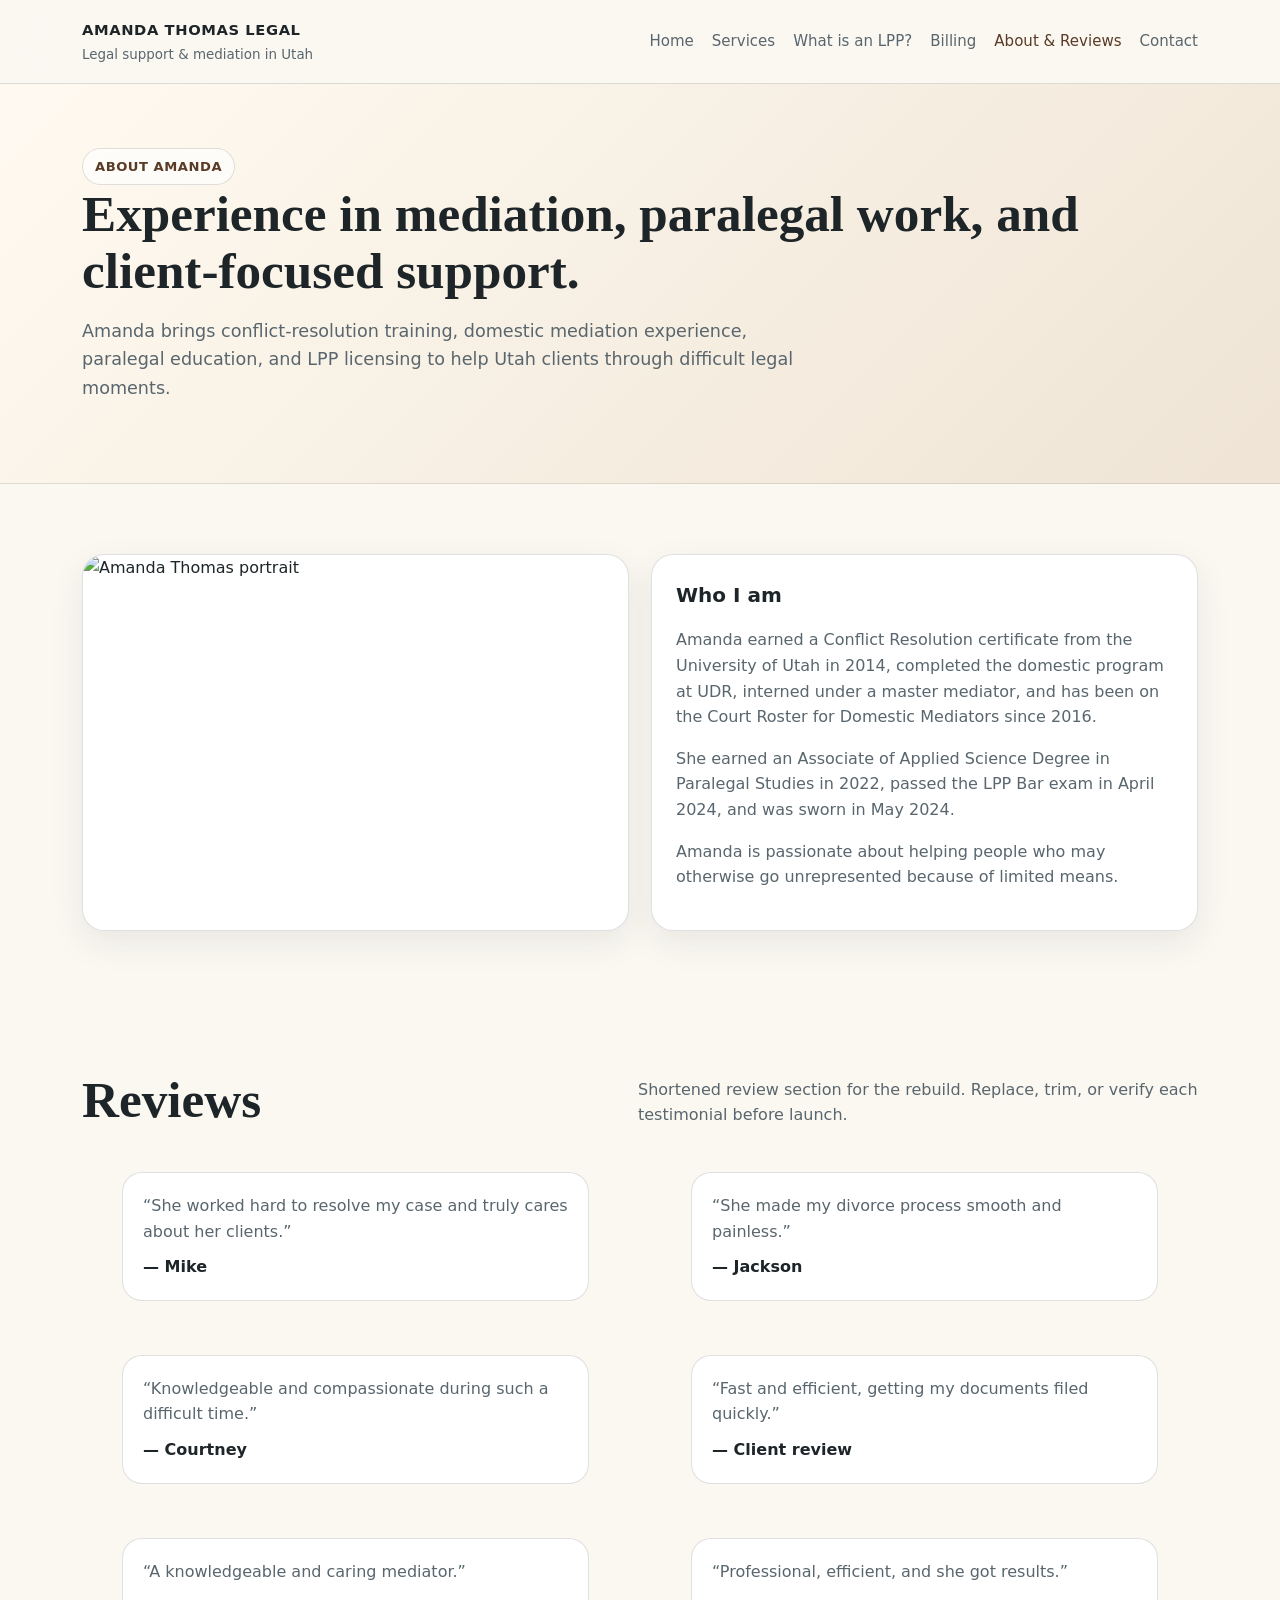
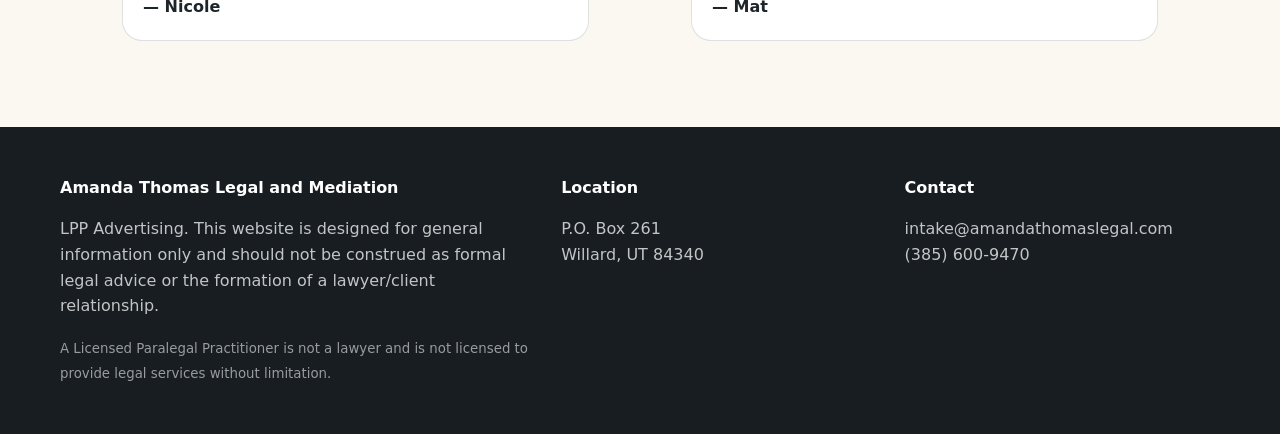
==== about.html @ d58815ce "Recover live Cloudflare Pages site" ====
<!doctype html>
<html lang="en">
<head>
  <meta charset="utf-8">
  <meta name="viewport" content="width=device-width, initial-scale=1">
  <title>About & Reviews — Amanda Thomas Legal</title>
  <meta name="description" content="Amanda Thomas background, mediation experience, LPP licensing, and client reviews.">
  <meta property="og:title" content="About & Reviews — Amanda Thomas Legal">
  <meta property="og:description" content="Amanda Thomas background, mediation experience, LPP licensing, and client reviews.">
  <meta property="og:type" content="website">
  <meta property="og:image" content="https://images.squarespace-cdn.com/content/v1/663310a01893f068f81985ef/ea82a590-12bd-43d5-80a4-c31560be8f69/7G2A1629.jpg">
  <link rel="stylesheet" href="assets/css/styles.css">
</head>
<body>
<header class="site-header">
  <div class="header-inner">
    <a class="brand" href="index.html" aria-label="Amanda Thomas Legal and Mediation home">
      <strong>Amanda Thomas Legal</strong>
      <span>Legal support & mediation in Utah</span>
    </a>
    <button class="menu-button" data-menu-button aria-expanded="false" aria-controls="site-nav">Menu</button>
    <nav id="site-nav" class="nav" data-site-nav aria-label="Main navigation">
      <a href="index.html">Home</a>
      <a href="services.html">Services</a>
      <a href="lpp.html">What is an LPP?</a>
      <a href="billing.html">Billing</a>
      <a href="about.html" aria-current="page">About & Reviews</a>
      <a href="contact.html">Contact</a>
    </nav>
  </div>
</header>


<main>
  <section class="page-hero"><div class="page-hero-inner" data-reveal><span class="eyebrow">About Amanda</span><h1>Experience in mediation, paralegal work, and client-focused support.</h1><p>Amanda brings conflict-resolution training, domestic mediation experience, paralegal education, and LPP licensing to help Utah clients through difficult legal moments.</p></div></section>
  <section class="section grid-2">
    <article class="card" data-reveal><img src="https://images.squarespace-cdn.com/content/v1/663310a01893f068f81985ef/ea82a590-12bd-43d5-80a4-c31560be8f69/7G2A1629.jpg" alt="Amanda Thomas portrait"></article>
    <article class="card" data-reveal><div class="card-body"><h3>Who I am</h3><p>Amanda earned a Conflict Resolution certificate from the University of Utah in 2014, completed the domestic program at UDR, interned under a master mediator, and has been on the Court Roster for Domestic Mediators since 2016.</p><p>She earned an Associate of Applied Science Degree in Paralegal Studies in 2022, passed the LPP Bar exam in April 2024, and was sworn in May 2024.</p><p>Amanda is passionate about helping people who may otherwise go unrepresented because of limited means.</p></div></article>
  </section>
  <section class="section">
    <div class="section-head" data-reveal><h2>Reviews</h2><p>Shortened review section for the rebuild. Replace, trim, or verify each testimonial before launch.</p></div>
    <div class="grid-2">
      <blockquote class="review" data-reveal><p>“She worked hard to resolve my case and truly cares about her clients.”</p><strong>— Mike</strong></blockquote>
      <blockquote class="review" data-reveal><p>“She made my divorce process smooth and painless.”</p><strong>— Jackson</strong></blockquote>
      <blockquote class="review" data-reveal><p>“Knowledgeable and compassionate during such a difficult time.”</p><strong>— Courtney</strong></blockquote>
      <blockquote class="review" data-reveal><p>“Fast and efficient, getting my documents filed quickly.”</p><strong>— Client review</strong></blockquote>
      <blockquote class="review" data-reveal><p>“A knowledgeable and caring mediator.”</p><strong>— Nicole</strong></blockquote>
      <blockquote class="review" data-reveal><p>“Professional, efficient, and she got results.”</p><strong>— Mat</strong></blockquote>
    </div>
  </section>
</main>

<footer class="footer">
  <div class="footer-inner">
    <div>
      <strong>Amanda Thomas Legal and Mediation</strong>
      <p>LPP Advertising. This website is designed for general information only and should not be construed as formal legal advice or the formation of a lawyer/client relationship.</p>
      <small>A Licensed Paralegal Practitioner is not a lawyer and is not licensed to provide legal services without limitation.</small>
    </div>
    <div>
      <strong>Location</strong>
      <p>P.O. Box 261<br>Willard, UT 84340</p>
    </div>
    <div>
      <strong>Contact</strong>
      <p><a href="mailto:intake@amandathomaslegal.com">intake@amandathomaslegal.com</a><br><a href="tel:+13856009470">(385) 600-9470</a></p>
    </div>
  </div>
</footer>

<script src="assets/js/main.js"></script>
</body>
</html>
---- assets/css/styles.css ----
:root {
  --ink: #1e2528;
  --muted: #59666d;
  --paper: #fbf8f2;
  --soft: #f2eadf;
  --card: #ffffff;
  --accent: #9b6b41;
  --accent-dark: #5a3b26;
  --line: rgba(30, 37, 40, 0.14);
  --shadow: 0 22px 60px rgba(30, 37, 40, 0.13);
  --radius: 22px;
  --max: 1160px;
}

* { box-sizing: border-box; }
html { scroll-behavior: smooth; }
body {
  margin: 0;
  font-family: Inter, ui-sans-serif, system-ui, -apple-system, BlinkMacSystemFont, "Segoe UI", sans-serif;
  color: var(--ink);
  background: var(--paper);
  line-height: 1.6;
}

a { color: inherit; }
img { max-width: 100%; display: block; }

.site-header {
  position: sticky;
  top: 0;
  z-index: 50;
  background: rgba(251, 248, 242, 0.92);
  border-bottom: 1px solid var(--line);
  backdrop-filter: blur(16px);
}
.header-inner {
  max-width: var(--max);
  margin: 0 auto;
  display: flex;
  align-items: center;
  justify-content: space-between;
  padding: 18px 22px;
  gap: 20px;
}
.brand {
  text-decoration: none;
  display: grid;
  gap: 2px;
}
.brand strong {
  letter-spacing: 0.04em;
  text-transform: uppercase;
  font-size: 0.92rem;
}
.brand span {
  color: var(--muted);
  font-size: 0.84rem;
}
.nav {
  display: flex;
  gap: 18px;
  align-items: center;
  font-size: 0.94rem;
}
.nav a {
  text-decoration: none;
  color: var(--muted);
}
.nav a[aria-current="page"], .nav a:hover { color: var(--accent-dark); }
.menu-button {
  display: none;
  border: 1px solid var(--line);
  background: var(--card);
  border-radius: 999px;
  padding: 9px 13px;
  color: var(--ink);
}

.hero {
  position: relative;
  overflow: hidden;
  isolation: isolate;
  background:
    radial-gradient(circle at 18% 20%, rgba(155,107,65,0.18), transparent 30%),
    linear-gradient(135deg, #fffaf1 0%, #f4ebdf 45%, #e7dacb 100%);
}
.hero::after {
  content: "";
  position: absolute;
  inset: 0;
  z-index: -1;
  background-image: linear-gradient(120deg, rgba(255,255,255,.35) 0 1px, transparent 1px 70px);
  animation: drift 18s linear infinite;
}
@keyframes drift { from { transform: translateX(0); } to { transform: translateX(70px); } }
.hero-inner {
  max-width: var(--max);
  margin: 0 auto;
  display: grid;
  grid-template-columns: minmax(0, 1fr) minmax(300px, 470px);
  gap: 54px;
  align-items: center;
  padding: 74px 22px 88px;
}
.eyebrow {
  display: inline-flex;
  align-items: center;
  gap: 8px;
  padding: 7px 12px;
  border-radius: 999px;
  background: rgba(255,255,255,.65);
  color: var(--accent-dark);
  border: 1px solid var(--line);
  font-size: 0.82rem;
  font-weight: 700;
  letter-spacing: .04em;
  text-transform: uppercase;
}
.hero h1, .page-hero h1 {
  font-family: Georgia, "Times New Roman", serif;
  line-height: 1.05;
  font-size: clamp(2.45rem, 6vw, 5.2rem);
  margin: 22px 0;
}
.hero p, .page-hero p {
  color: var(--muted);
  font-size: 1.1rem;
  max-width: 720px;
}
.hero-card {
  background: rgba(255,255,255,.78);
  border: 1px solid rgba(255,255,255,.8);
  box-shadow: var(--shadow);
  border-radius: 32px;
  overflow: hidden;
}
.hero-card img { aspect-ratio: 4/5; object-fit: cover; }
.hero-card figcaption { padding: 18px 20px; color: var(--muted); font-size: .94rem; }
.actions { display: flex; gap: 12px; flex-wrap: wrap; margin-top: 28px; }
.button {
  display: inline-flex;
  align-items: center;
  justify-content: center;
  min-height: 46px;
  padding: 0 18px;
  border-radius: 999px;
  background: var(--accent-dark);
  color: white;
  text-decoration: none;
  font-weight: 700;
  border: 1px solid transparent;
}
.button.secondary { background: transparent; color: var(--accent-dark); border-color: rgba(90,59,38,.25); }
.button:hover { transform: translateY(-1px); }

.section {
  max-width: var(--max);
  margin: 0 auto;
  padding: 70px 22px;
}
.section-head {
  display: flex;
  align-items: end;
  justify-content: space-between;
  gap: 28px;
  margin-bottom: 28px;
}
.section h2, .page-hero h1 {
  font-family: Georgia, "Times New Roman", serif;
  font-size: clamp(2rem, 4vw, 3.4rem);
  line-height: 1.12;
  margin: 0;
}
.section-head p { color: var(--muted); max-width: 560px; margin: 0; }
.grid-3, .grid-2, .service-grid {
  display: grid;
  gap: 22px;
}
.grid-3 { grid-template-columns: repeat(3, 1fr); }
.grid-2 { grid-template-columns: repeat(2, 1fr); }
.service-grid { grid-template-columns: repeat(3, 1fr); }
.card {
  background: var(--card);
  border: 1px solid var(--line);
  border-radius: var(--radius);
  overflow: hidden;
  box-shadow: 0 12px 34px rgba(30,37,40,.08);
}
.card-body { padding: 24px; }
.card img { width: 100%; aspect-ratio: 16/9; object-fit: cover; }
.card h3 { margin: 0 0 10px; font-size: 1.25rem; }
.card p, .card li { color: var(--muted); }
.card ul { padding-left: 18px; }

.band {
  background: var(--ink);
  color: white;
  margin: 40px 0;
}
.band .section { padding-top: 60px; padding-bottom: 60px; }
.band p { color: rgba(255,255,255,.76); }
.notice {
  border-left: 4px solid var(--accent);
  padding: 18px 20px;
  background: rgba(155,107,65,.08);
  border-radius: 16px;
}
.page-hero {
  background: linear-gradient(135deg, #fffaf1, #efe4d5);
  border-bottom: 1px solid var(--line);
}
.page-hero-inner {
  max-width: var(--max);
  margin: 0 auto;
  padding: 64px 22px;
}
.list-columns {
  columns: 2;
  column-gap: 42px;
  color: var(--muted);
}
.review {
  background: var(--card);
  border: 1px solid var(--line);
  border-radius: 20px;
  padding: 20px;
  break-inside: avoid;
  margin-bottom: 16px;
}
.review p { margin: 0 0 10px; color: var(--muted); }
.review strong { color: var(--ink); }
.contact-panel {
  display: grid;
  grid-template-columns: 1fr 1fr;
  gap: 28px;
  align-items: start;
}
.form {
  background: var(--card);
  border: 1px solid var(--line);
  border-radius: var(--radius);
  padding: 24px;
  box-shadow: var(--shadow);
}
.form label { display: grid; gap: 8px; font-weight: 700; margin-bottom: 16px; }
.form input, .form textarea {
  width: 100%;
  border: 1px solid var(--line);
  border-radius: 14px;
  padding: 13px 14px;
  font: inherit;
  color: var(--ink);
  background: #fff;
}
.form textarea { min-height: 130px; resize: vertical; }

.footer {
  background: #171d20;
  color: white;
  padding: 48px 22px;
}
.footer-inner {
  max-width: var(--max);
  margin: 0 auto;
  display: grid;
  grid-template-columns: 1.5fr 1fr 1fr;
  gap: 28px;
}
.footer p, .footer a { color: rgba(255,255,255,.74); }
.footer a { text-decoration: none; }
.footer small { color: rgba(255,255,255,.56); }

[data-reveal] { opacity: 0; transform: translateY(24px); transition: .7s ease; }
[data-reveal].is-visible { opacity: 1; transform: translateY(0); }

@media (max-width: 880px) {
  .menu-button { display: inline-flex; }
  .nav {
    position: absolute;
    top: 100%;
    left: 0;
    right: 0;
    display: none;
    flex-direction: column;
    align-items: stretch;
    background: var(--paper);
    padding: 12px 22px 22px;
    border-bottom: 1px solid var(--line);
  }
  .nav.is-open { display: flex; }
  .nav a { padding: 10px 0; }
  .hero-inner, .contact-panel { grid-template-columns: 1fr; }
  .grid-3, .service-grid, .grid-2, .footer-inner { grid-template-columns: 1fr; }
  .section-head { display: block; }
  .section-head p { margin-top: 10px; }
  .list-columns { columns: 1; }
}
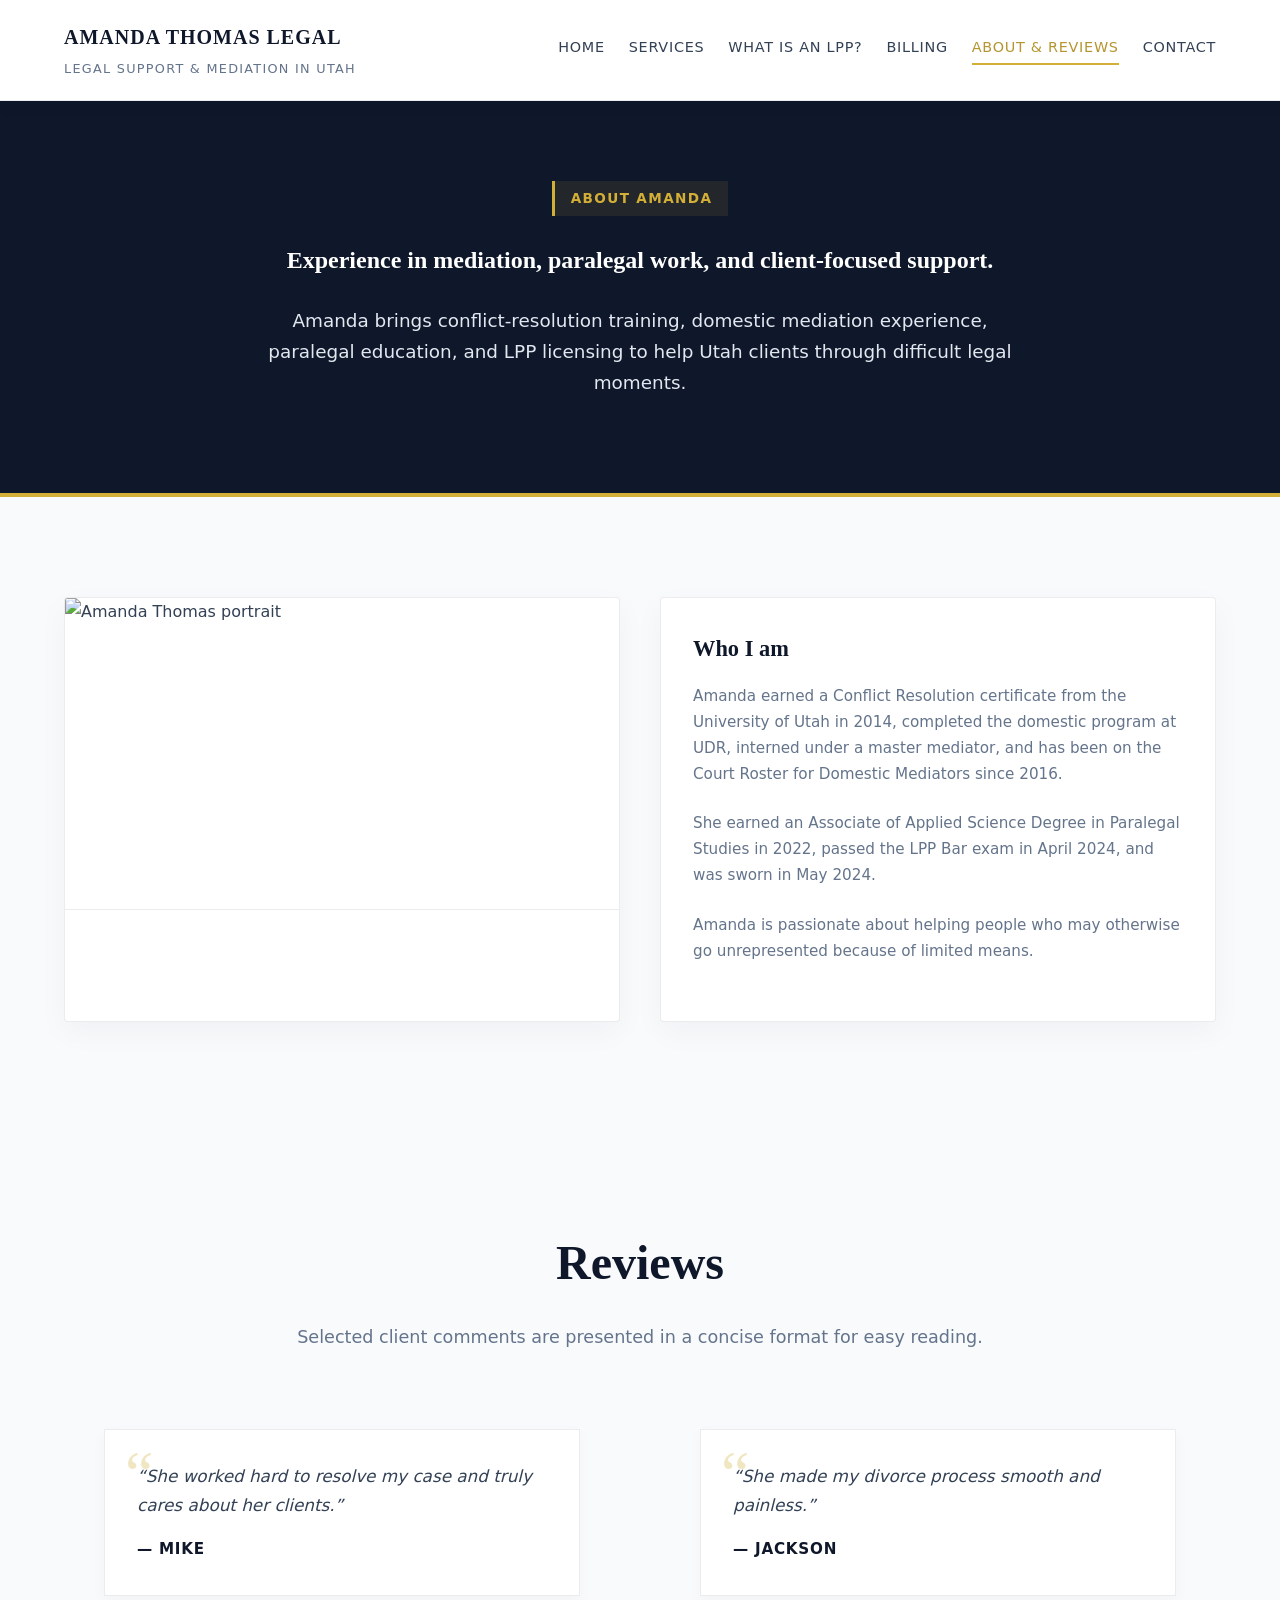
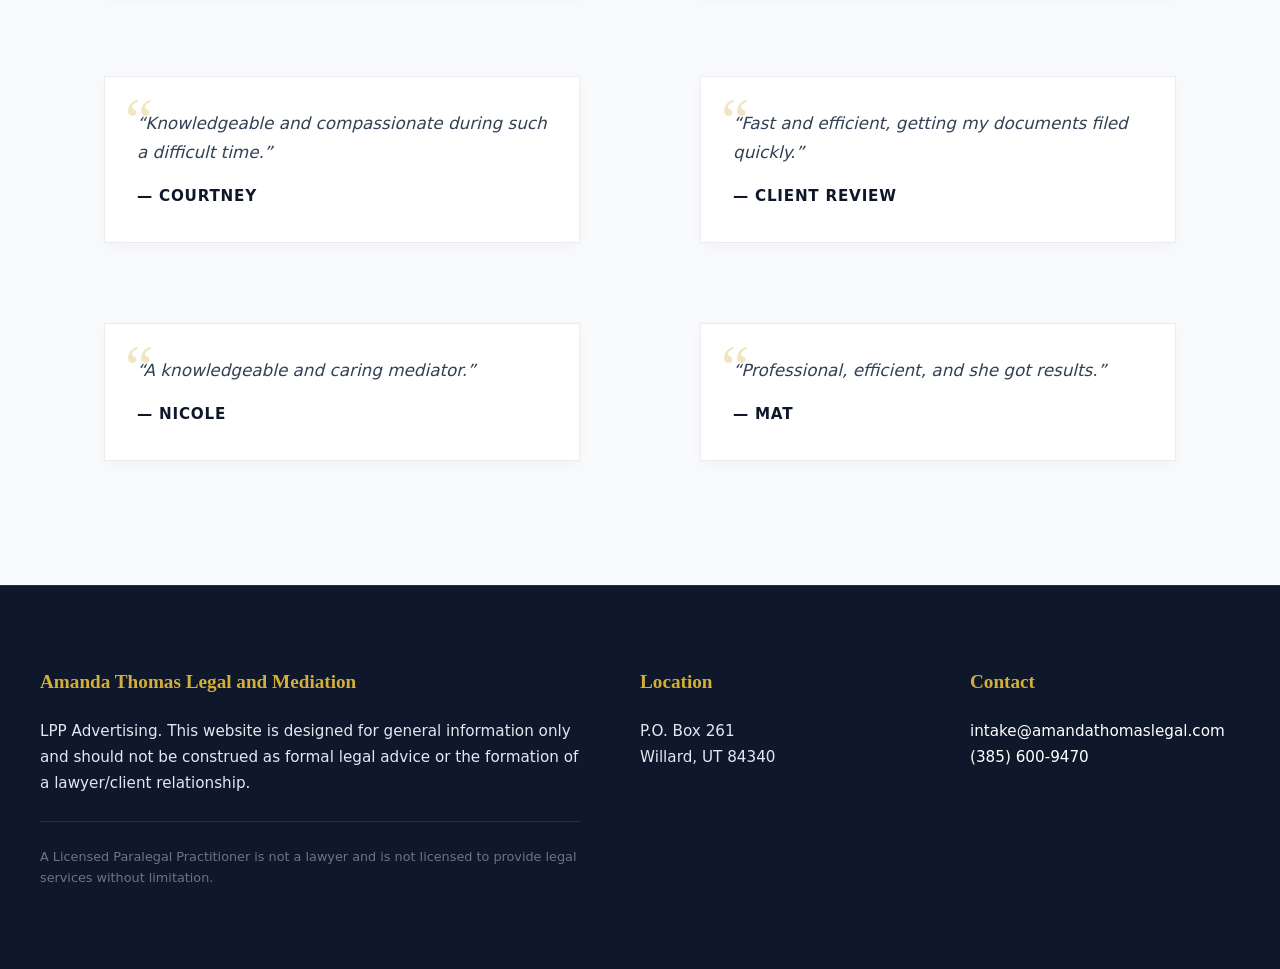
==== commit d2b630a4: "QA polish Amanda static site" ====
--- a/about.html
+++ b/about.html
@@ -3,12 +3,14 @@
 <head>
   <meta charset="utf-8">
   <meta name="viewport" content="width=device-width, initial-scale=1">
+  <meta name="theme-color" content="#0F172A">
   <title>About & Reviews — Amanda Thomas Legal</title>
   <meta name="description" content="Amanda Thomas background, mediation experience, LPP licensing, and client reviews.">
   <meta property="og:title" content="About & Reviews — Amanda Thomas Legal">
   <meta property="og:description" content="Amanda Thomas background, mediation experience, LPP licensing, and client reviews.">
   <meta property="og:type" content="website">
   <meta property="og:image" content="https://images.squarespace-cdn.com/content/v1/663310a01893f068f81985ef/ea82a590-12bd-43d5-80a4-c31560be8f69/7G2A1629.jpg">
+  <link rel="preconnect" href="https://images.squarespace-cdn.com">
   <link rel="stylesheet" href="assets/css/styles.css">
 </head>
 <body>
@@ -34,11 +36,11 @@
 <main>
   <section class="page-hero"><div class="page-hero-inner" data-reveal><span class="eyebrow">About Amanda</span><h1>Experience in mediation, paralegal work, and client-focused support.</h1><p>Amanda brings conflict-resolution training, domestic mediation experience, paralegal education, and LPP licensing to help Utah clients through difficult legal moments.</p></div></section>
   <section class="section grid-2">
-    <article class="card" data-reveal><img src="https://images.squarespace-cdn.com/content/v1/663310a01893f068f81985ef/ea82a590-12bd-43d5-80a4-c31560be8f69/7G2A1629.jpg" alt="Amanda Thomas portrait"></article>
+    <article class="card" data-reveal><img src="https://images.squarespace-cdn.com/content/v1/663310a01893f068f81985ef/ea82a590-12bd-43d5-80a4-c31560be8f69/7G2A1629.jpg" alt="Amanda Thomas portrait" decoding="async" fetchpriority="high"></article>
     <article class="card" data-reveal><div class="card-body"><h3>Who I am</h3><p>Amanda earned a Conflict Resolution certificate from the University of Utah in 2014, completed the domestic program at UDR, interned under a master mediator, and has been on the Court Roster for Domestic Mediators since 2016.</p><p>She earned an Associate of Applied Science Degree in Paralegal Studies in 2022, passed the LPP Bar exam in April 2024, and was sworn in May 2024.</p><p>Amanda is passionate about helping people who may otherwise go unrepresented because of limited means.</p></div></article>
   </section>
   <section class="section">
-    <div class="section-head" data-reveal><h2>Reviews</h2><p>Shortened review section for the rebuild. Replace, trim, or verify each testimonial before launch.</p></div>
+    <div class="section-head" data-reveal><h2>Reviews</h2><p>Selected client comments are presented in a concise format for easy reading.</p></div>
     <div class="grid-2">
       <blockquote class="review" data-reveal><p>“She worked hard to resolve my case and truly cares about her clients.”</p><strong>— Mike</strong></blockquote>
       <blockquote class="review" data-reveal><p>“She made my divorce process smooth and painless.”</p><strong>— Jackson</strong></blockquote>
--- a/assets/css/styles.css
+++ b/assets/css/styles.css
@@ -1,37 +1,49 @@
 :root {
-  --ink: #1e2528;
-  --muted: #59666d;
-  --paper: #fbf8f2;
-  --soft: #f2eadf;
-  --card: #ffffff;
-  --accent: #9b6b41;
-  --accent-dark: #5a3b26;
-  --line: rgba(30, 37, 40, 0.14);
-  --shadow: 0 22px 60px rgba(30, 37, 40, 0.13);
-  --radius: 22px;
-  --max: 1160px;
+  --navy: #0F172A;
+  --navy-light: #1E293B;
+  --charcoal: #334155;
+  --gold: #D4AF37;
+  --gold-light: #FCECB5;
+  --gold-dark: #B5952F;
+  --white: #FFFFFF;
+  --off-white: #F8FAFC;
+  --gray-light: #E2E8F0;
+  --gray: #64748B;
+  --muted: #64748B;
+  --text-main: #334155;
+  
+  --line: rgba(15, 23, 42, 0.08);
+  --shadow: 0 20px 40px -10px rgba(15, 23, 42, 0.12);
+  --shadow-hover: 0 30px 60px -15px rgba(15, 23, 42, 0.2);
+  --radius: 4px;
+  --max: 1200px;
 }
 
 * { box-sizing: border-box; }
 html { scroll-behavior: smooth; }
 body {
   margin: 0;
-  font-family: Inter, ui-sans-serif, system-ui, -apple-system, BlinkMacSystemFont, "Segoe UI", sans-serif;
-  color: var(--ink);
-  background: var(--paper);
-  line-height: 1.6;
-}
-
-a { color: inherit; }
-img { max-width: 100%; display: block; }
-
+  font-family: 'Inter', system-ui, -apple-system, sans-serif;
+  color: var(--text-main);
+  background: var(--off-white);
+  line-height: 1.7;
+  -webkit-font-smoothing: antialiased;
+}
+
+a { color: inherit; transition: color 0.3s ease; }
+img { max-width: 100%; display: block; height: auto; }
+h1, h2, h3, h4 { font-family: 'Playfair Display', Georgia, serif; color: var(--navy); font-weight: 600; margin: 0; }
+:focus-visible { outline: 3px solid rgba(212, 175, 55, 0.55); outline-offset: 4px; }
+
+/* Header */
 .site-header {
   position: sticky;
   top: 0;
   z-index: 50;
-  background: rgba(251, 248, 242, 0.92);
+  background: rgba(255, 255, 255, 0.95);
   border-bottom: 1px solid var(--line);
-  backdrop-filter: blur(16px);
+  backdrop-filter: blur(20px);
+  box-shadow: 0 4px 20px rgba(0,0,0,0.03);
 }
 .header-inner {
   max-width: var(--max);
@@ -39,259 +51,318 @@
   display: flex;
   align-items: center;
   justify-content: space-between;
-  padding: 18px 22px;
-  gap: 20px;
+  padding: 20px 24px;
 }
 .brand {
   text-decoration: none;
   display: grid;
-  gap: 2px;
+  gap: 4px;
 }
 .brand strong {
-  letter-spacing: 0.04em;
-  text-transform: uppercase;
-  font-size: 0.92rem;
+  font-family: 'Playfair Display', Georgia, serif;
+  font-size: 1.25rem;
+  color: var(--navy);
+  text-transform: uppercase;
+  letter-spacing: 0.05em;
 }
 .brand span {
-  color: var(--muted);
-  font-size: 0.84rem;
+  color: var(--gray);
+  font-size: 0.8rem;
+  text-transform: uppercase;
+  letter-spacing: 0.1em;
 }
 .nav {
   display: flex;
-  gap: 18px;
+  gap: 24px;
   align-items: center;
-  font-size: 0.94rem;
+  font-size: 0.9rem;
+  font-weight: 500;
 }
 .nav a {
   text-decoration: none;
-  color: var(--muted);
-}
-.nav a[aria-current="page"], .nav a:hover { color: var(--accent-dark); }
+  color: var(--charcoal);
+  text-transform: uppercase;
+  letter-spacing: 0.05em;
+  padding-bottom: 4px;
+  border-bottom: 2px solid transparent;
+}
+.nav a[aria-current="page"], .nav a:hover {
+  color: var(--gold-dark);
+  border-bottom: 2px solid var(--gold);
+}
 .menu-button {
   display: none;
   border: 1px solid var(--line);
-  background: var(--card);
-  border-radius: 999px;
-  padding: 9px 13px;
-  color: var(--ink);
-}
-
+  background: transparent;
+  padding: 10px 16px;
+  color: var(--navy);
+  font-weight: 600;
+  cursor: pointer;
+  text-transform: uppercase;
+  letter-spacing: 0.05em;
+  font-size: 0.85rem;
+}
+
+/* Hero Section */
 .hero {
   position: relative;
+  background: var(--navy);
+  color: var(--white);
   overflow: hidden;
-  isolation: isolate;
-  background:
-    radial-gradient(circle at 18% 20%, rgba(155,107,65,0.18), transparent 30%),
-    linear-gradient(135deg, #fffaf1 0%, #f4ebdf 45%, #e7dacb 100%);
-}
-.hero::after {
+  padding: 40px 0;
+}
+.hero::before {
   content: "";
   position: absolute;
   inset: 0;
-  z-index: -1;
-  background-image: linear-gradient(120deg, rgba(255,255,255,.35) 0 1px, transparent 1px 70px);
-  animation: drift 18s linear infinite;
-}
-@keyframes drift { from { transform: translateX(0); } to { transform: translateX(70px); } }
+  background: radial-gradient(circle at top right, rgba(212, 175, 55, 0.15), transparent 50%);
+  z-index: 0;
+}
 .hero-inner {
+  position: relative;
+  z-index: 1;
   max-width: var(--max);
   margin: 0 auto;
   display: grid;
-  grid-template-columns: minmax(0, 1fr) minmax(300px, 470px);
-  gap: 54px;
+  grid-template-columns: 1fr minmax(320px, 450px);
+  gap: 60px;
   align-items: center;
-  padding: 74px 22px 88px;
+  padding: 80px 24px 100px;
 }
 .eyebrow {
-  display: inline-flex;
-  align-items: center;
-  gap: 8px;
-  padding: 7px 12px;
-  border-radius: 999px;
-  background: rgba(255,255,255,.65);
-  color: var(--accent-dark);
+  display: inline-block;
+  padding: 6px 16px;
+  background: rgba(212, 175, 55, 0.1);
+  color: var(--gold);
+  border-left: 3px solid var(--gold);
+  font-size: 0.85rem;
+  font-weight: 700;
+  letter-spacing: 0.1em;
+  text-transform: uppercase;
+  margin-bottom: 24px;
+}
+.hero h1 {
+  color: var(--white);
+  line-height: 1.15;
+  font-size: clamp(2.5rem, 5vw, 4.5rem);
+  margin-bottom: 24px;
+}
+.hero p {
+  color: var(--gray-light);
+  font-size: 1.15rem;
+  max-width: 600px;
+  margin-bottom: 40px;
+  font-weight: 300;
+}
+.hero-card {
+  background: var(--white);
+  padding: 12px;
+  box-shadow: var(--shadow);
+  transform: rotate(2deg);
+  transition: transform 0.4s ease;
+}
+.hero-card:hover {
+  transform: rotate(0deg) translateY(-5px);
+}
+.hero-card img {
+  width: 100%;
+  aspect-ratio: 4/5;
+  object-fit: cover;
   border: 1px solid var(--line);
-  font-size: 0.82rem;
-  font-weight: 700;
-  letter-spacing: .04em;
-  text-transform: uppercase;
-}
-.hero h1, .page-hero h1 {
-  font-family: Georgia, "Times New Roman", serif;
-  line-height: 1.05;
-  font-size: clamp(2.45rem, 6vw, 5.2rem);
-  margin: 22px 0;
-}
-.hero p, .page-hero p {
-  color: var(--muted);
-  font-size: 1.1rem;
-  max-width: 720px;
-}
-.hero-card {
-  background: rgba(255,255,255,.78);
-  border: 1px solid rgba(255,255,255,.8);
-  box-shadow: var(--shadow);
-  border-radius: 32px;
-  overflow: hidden;
-}
-.hero-card img { aspect-ratio: 4/5; object-fit: cover; }
-.hero-card figcaption { padding: 18px 20px; color: var(--muted); font-size: .94rem; }
-.actions { display: flex; gap: 12px; flex-wrap: wrap; margin-top: 28px; }
+}
+.hero-card figcaption {
+  padding: 20px;
+  color: var(--navy);
+  font-size: 0.95rem;
+  font-family: 'Playfair Display', Georgia, serif;
+  font-style: italic;
+  text-align: center;
+  border-top: 1px solid var(--line);
+  margin-top: 12px;
+}
+
+/* Actions & Buttons */
+.actions { display: flex; gap: 16px; flex-wrap: wrap; }
 .button {
   display: inline-flex;
   align-items: center;
   justify-content: center;
-  min-height: 46px;
-  padding: 0 18px;
-  border-radius: 999px;
-  background: var(--accent-dark);
-  color: white;
+  min-height: 50px;
+  padding: 0 32px;
+  background: var(--gold);
+  color: var(--navy);
   text-decoration: none;
-  font-weight: 700;
-  border: 1px solid transparent;
-}
-.button.secondary { background: transparent; color: var(--accent-dark); border-color: rgba(90,59,38,.25); }
-.button:hover { transform: translateY(-1px); }
-
-.section {
-  max-width: var(--max);
-  margin: 0 auto;
-  padding: 70px 22px;
-}
-.section-head {
-  display: flex;
-  align-items: end;
-  justify-content: space-between;
-  gap: 28px;
-  margin-bottom: 28px;
-}
-.section h2, .page-hero h1 {
-  font-family: Georgia, "Times New Roman", serif;
-  font-size: clamp(2rem, 4vw, 3.4rem);
-  line-height: 1.12;
-  margin: 0;
-}
-.section-head p { color: var(--muted); max-width: 560px; margin: 0; }
-.grid-3, .grid-2, .service-grid {
-  display: grid;
-  gap: 22px;
-}
-.grid-3 { grid-template-columns: repeat(3, 1fr); }
-.grid-2 { grid-template-columns: repeat(2, 1fr); }
-.service-grid { grid-template-columns: repeat(3, 1fr); }
+  font-weight: 600;
+  text-transform: uppercase;
+  letter-spacing: 0.05em;
+  font-size: 0.9rem;
+  transition: all 0.3s ease;
+  border: 1px solid var(--gold);
+}
+.button:hover { background: var(--gold-dark); border-color: var(--gold-dark); color: var(--white); transform: translateY(-2px); box-shadow: 0 10px 20px rgba(212, 175, 55, 0.2); }
+.button.secondary { background: transparent; color: var(--white); border-color: rgba(255,255,255,0.3); }
+.button.secondary:hover { background: rgba(255,255,255,0.1); border-color: var(--white); color: var(--white); }
+
+/* General Sections */
+.section { max-width: var(--max); margin: 0 auto; padding: 100px 24px; }
+.section-head { margin-bottom: 60px; text-align: center; }
+.section-head h2 { font-size: clamp(2.2rem, 4vw, 3rem); margin-bottom: 20px; }
+.section-head p { color: var(--gray); max-width: 700px; margin: 0 auto; font-size: 1.1rem; }
+
+/* Grids */
+.grid-3 { display: grid; gap: 30px; grid-template-columns: repeat(3, 1fr); }
+.grid-2 { display: grid; gap: 40px; grid-template-columns: repeat(2, 1fr); }
+.service-grid { display: grid; gap: 24px; grid-template-columns: repeat(3, 1fr); }
+
+/* Cards */
 .card {
-  background: var(--card);
+  background: var(--white);
   border: 1px solid var(--line);
   border-radius: var(--radius);
   overflow: hidden;
-  box-shadow: 0 12px 34px rgba(30,37,40,.08);
-}
-.card-body { padding: 24px; }
-.card img { width: 100%; aspect-ratio: 16/9; object-fit: cover; }
-.card h3 { margin: 0 0 10px; font-size: 1.25rem; }
-.card p, .card li { color: var(--muted); }
-.card ul { padding-left: 18px; }
-
+  box-shadow: 0 10px 30px rgba(15, 23, 42, 0.04);
+  transition: all 0.4s ease;
+  position: relative;
+}
+.card:hover {
+  transform: translateY(-8px);
+  box-shadow: var(--shadow-hover);
+  border-color: rgba(212, 175, 55, 0.3);
+}
+.card::after {
+  content: "";
+  position: absolute;
+  bottom: 0;
+  left: 0;
+  width: 100%;
+  height: 3px;
+  background: var(--gold);
+  transform: scaleX(0);
+  transform-origin: left;
+  transition: transform 0.4s ease;
+}
+.card:hover::after { transform: scaleX(1); }
+.card img { width: 100%; aspect-ratio: 16/9; object-fit: cover; border-bottom: 1px solid var(--line); }
+.card-body { padding: 32px; }
+.card h3 { font-size: 1.4rem; margin-bottom: 16px; }
+.card p, .card li { color: var(--gray); font-size: 0.95rem; margin-bottom: 24px; }
+.card a { color: var(--gold-dark); text-decoration: none; font-weight: 600; font-size: 0.9rem; text-transform: uppercase; letter-spacing: 0.05em; display: inline-flex; align-items: center; }
+.card a:hover { color: var(--navy); }
+
+/* Band Section (CTA) */
 .band {
-  background: var(--ink);
-  color: white;
-  margin: 40px 0;
-}
-.band .section { padding-top: 60px; padding-bottom: 60px; }
-.band p { color: rgba(255,255,255,.76); }
+  background: var(--navy-light);
+  color: var(--white);
+  position: relative;
+  border-top: 4px solid var(--gold);
+}
+.band .section { padding-top: 80px; padding-bottom: 80px; text-align: center; }
+.band h2 { color: var(--white); margin-bottom: 24px; }
+.band p { color: var(--gray-light); font-size: 1.1rem; max-width: 800px; margin: 0 auto 40px; }
+.band .actions { justify-content: center; }
+
+/* Notice */
 .notice {
-  border-left: 4px solid var(--accent);
-  padding: 18px 20px;
-  background: rgba(155,107,65,.08);
-  border-radius: 16px;
-}
+  border-left: 4px solid var(--gold);
+  padding: 24px;
+  background: var(--white);
+  box-shadow: 0 5px 15px rgba(0,0,0,0.05);
+  font-family: 'Playfair Display', Georgia, serif;
+  font-size: 1.2rem;
+  color: var(--navy);
+  margin-bottom: 40px;
+}
+
+/* Page Hero */
 .page-hero {
-  background: linear-gradient(135deg, #fffaf1, #efe4d5);
-  border-bottom: 1px solid var(--line);
-}
-.page-hero-inner {
-  max-width: var(--max);
-  margin: 0 auto;
-  padding: 64px 22px;
-}
-.list-columns {
-  columns: 2;
-  column-gap: 42px;
-  color: var(--muted);
-}
-.review {
-  background: var(--card);
-  border: 1px solid var(--line);
-  border-radius: 20px;
-  padding: 20px;
-  break-inside: avoid;
-  margin-bottom: 16px;
-}
-.review p { margin: 0 0 10px; color: var(--muted); }
-.review strong { color: var(--ink); }
-.contact-panel {
-  display: grid;
-  grid-template-columns: 1fr 1fr;
-  gap: 28px;
-  align-items: start;
-}
-.form {
-  background: var(--card);
-  border: 1px solid var(--line);
-  border-radius: var(--radius);
-  padding: 24px;
-  box-shadow: var(--shadow);
-}
-.form label { display: grid; gap: 8px; font-weight: 700; margin-bottom: 16px; }
-.form input, .form textarea {
-  width: 100%;
-  border: 1px solid var(--line);
-  border-radius: 14px;
-  padding: 13px 14px;
-  font: inherit;
-  color: var(--ink);
-  background: #fff;
-}
-.form textarea { min-height: 130px; resize: vertical; }
-
-.footer {
-  background: #171d20;
-  color: white;
-  padding: 48px 22px;
-}
-.footer-inner {
-  max-width: var(--max);
-  margin: 0 auto;
-  display: grid;
-  grid-template-columns: 1.5fr 1fr 1fr;
-  gap: 28px;
-}
-.footer p, .footer a { color: rgba(255,255,255,.74); }
-.footer a { text-decoration: none; }
-.footer small { color: rgba(255,255,255,.56); }
-
-[data-reveal] { opacity: 0; transform: translateY(24px); transition: .7s ease; }
+  background: var(--navy);
+  color: var(--white);
+  padding: 80px 0;
+  text-align: center;
+  position: relative;
+}
+.page-hero::after {
+  content: "";
+  position: absolute;
+  bottom: 0; left: 0; right: 0; height: 4px;
+  background: var(--gold);
+}
+.page-hero-inner { max-width: 800px; margin: 0 auto; padding: 0 24px; }
+.page-hero h1 { color: var(--white); margin-bottom: 24px; }
+.page-hero p { color: var(--gray-light); font-size: 1.15rem; font-weight: 300; }
+
+/* Internal Pages Typography */
+.list-columns { columns: 2; column-gap: 60px; color: var(--text-main); font-size: 1.05rem; }
+.review { background: var(--white); border: 1px solid var(--line); padding: 32px; margin-bottom: 24px; box-shadow: 0 5px 15px rgba(0,0,0,0.03); position: relative; }
+.review::before { content: "“"; font-family: Georgia, serif; font-size: 4rem; color: var(--gold); position: absolute; top: -10px; left: 20px; opacity: 0.3; }
+.review p { margin: 0 0 16px; font-style: italic; color: var(--charcoal); font-size: 1.05rem; }
+.review strong { color: var(--navy); font-size: 0.95rem; text-transform: uppercase; letter-spacing: 0.05em; }
+
+/* Contact Form */
+.contact-panel { display: grid; grid-template-columns: 1fr 1fr; gap: 60px; align-items: start; }
+.form { background: var(--white); padding: 40px; box-shadow: var(--shadow); border-top: 4px solid var(--navy); }
+.form label { display: block; font-weight: 600; font-size: 0.9rem; color: var(--navy); margin-bottom: 8px; text-transform: uppercase; letter-spacing: 0.05em; }
+.form input, .form textarea { width: 100%; border: 1px solid var(--gray-light); padding: 14px 16px; font-family: inherit; font-size: 1rem; color: var(--charcoal); background: var(--off-white); margin-bottom: 24px; transition: border-color 0.3s ease; }
+.form input:focus, .form textarea:focus { outline: none; border-color: var(--gold); background: var(--white); }
+.form textarea { min-height: 150px; resize: vertical; }
+.form button { width: 100%; }
+
+/* Footer */
+.footer { background: var(--navy); color: var(--white); padding: 80px 24px; border-top: 1px solid rgba(255,255,255,0.1); }
+.footer-inner { max-width: var(--max); margin: 0 auto; display: grid; grid-template-columns: 2fr 1fr 1fr; gap: 60px; }
+.footer strong { display: block; color: var(--gold); font-family: 'Playfair Display', Georgia, serif; font-size: 1.2rem; margin-bottom: 20px; }
+.footer p { color: var(--gray-light); font-size: 0.95rem; margin-bottom: 16px; }
+.footer a { color: var(--white); text-decoration: none; transition: color 0.3s ease; }
+.footer a:hover { color: var(--gold); }
+.footer small { display: block; color: rgba(255,255,255,0.4); font-size: 0.8rem; margin-top: 24px; padding-top: 24px; border-top: 1px solid rgba(255,255,255,0.1); }
+
+/* Animation Reveal */
+[data-reveal] { opacity: 0; transform: translateY(30px); transition: opacity 0.8s ease, transform 0.8s cubic-bezier(0.16, 1, 0.3, 1); }
 [data-reveal].is-visible { opacity: 1; transform: translateY(0); }
 
+/* Responsive */
+@media (max-width: 992px) {
+  .hero-inner { grid-template-columns: 1fr; text-align: center; gap: 40px; padding-top: 60px; }
+  .hero-inner::before { display: none; }
+  .eyebrow { margin: 0 auto 24px; }
+  .hero p { margin: 0 auto 40px; }
+  .actions { justify-content: center; }
+  .hero-card { max-width: 450px; margin: 0 auto; }
+}
+
 @media (max-width: 880px) {
-  .menu-button { display: inline-flex; }
-  .nav {
-    position: absolute;
-    top: 100%;
-    left: 0;
-    right: 0;
-    display: none;
-    flex-direction: column;
-    align-items: stretch;
-    background: var(--paper);
-    padding: 12px 22px 22px;
-    border-bottom: 1px solid var(--line);
+  .menu-button { display: inline-block; }
+  .nav { position: absolute; top: 100%; left: 0; right: 0; display: none; flex-direction: column; background: var(--white); padding: 20px; box-shadow: 0 10px 20px rgba(0,0,0,0.05); }
+  .nav.is-open { display: flex; }
+  .nav a { padding: 12px 0; border-bottom: 1px solid var(--gray-light); width: 100%; text-align: center; }
+  .nav a:last-child { border-bottom: none; }
+  .nav a[aria-current="page"], .nav a:hover { border-bottom: 1px solid var(--gold); }
+  
+  .contact-panel, .grid-3, .grid-2, .service-grid, .footer-inner { grid-template-columns: 1fr; gap: 40px; }
+  .section-head { text-align: center; }
+  .list-columns { columns: 1; }
+  
+  .section { padding: 60px 24px; }
+}
+
+
+@media (prefers-reduced-motion: reduce) {
+  html { scroll-behavior: auto; }
+  *, *::before, *::after {
+    animation-duration: 0.01ms !important;
+    animation-iteration-count: 1 !important;
+    transition-duration: 0.01ms !important;
   }
-  .nav.is-open { display: flex; }
-  .nav a { padding: 10px 0; }
-  .hero-inner, .contact-panel { grid-template-columns: 1fr; }
-  .grid-3, .service-grid, .grid-2, .footer-inner { grid-template-columns: 1fr; }
-  .section-head { display: block; }
-  .section-head p { margin-top: 10px; }
-  .list-columns { columns: 1; }
-}
+  [data-reveal] { opacity: 1; transform: none; }
+}
+
+@media (max-width: 560px) {
+  .header-inner { padding: 16px 18px; }
+  .brand strong { font-size: 1rem; }
+  .brand span { font-size: 0.68rem; }
+  .hero-inner { padding: 48px 20px 68px; }
+  .hero h1 { font-size: clamp(2.35rem, 13vw, 3.15rem); }
+  .actions, .button { width: 100%; }
+  .card-body, .form { padding: 26px; }
+  .footer { padding: 58px 20px; }
+}
